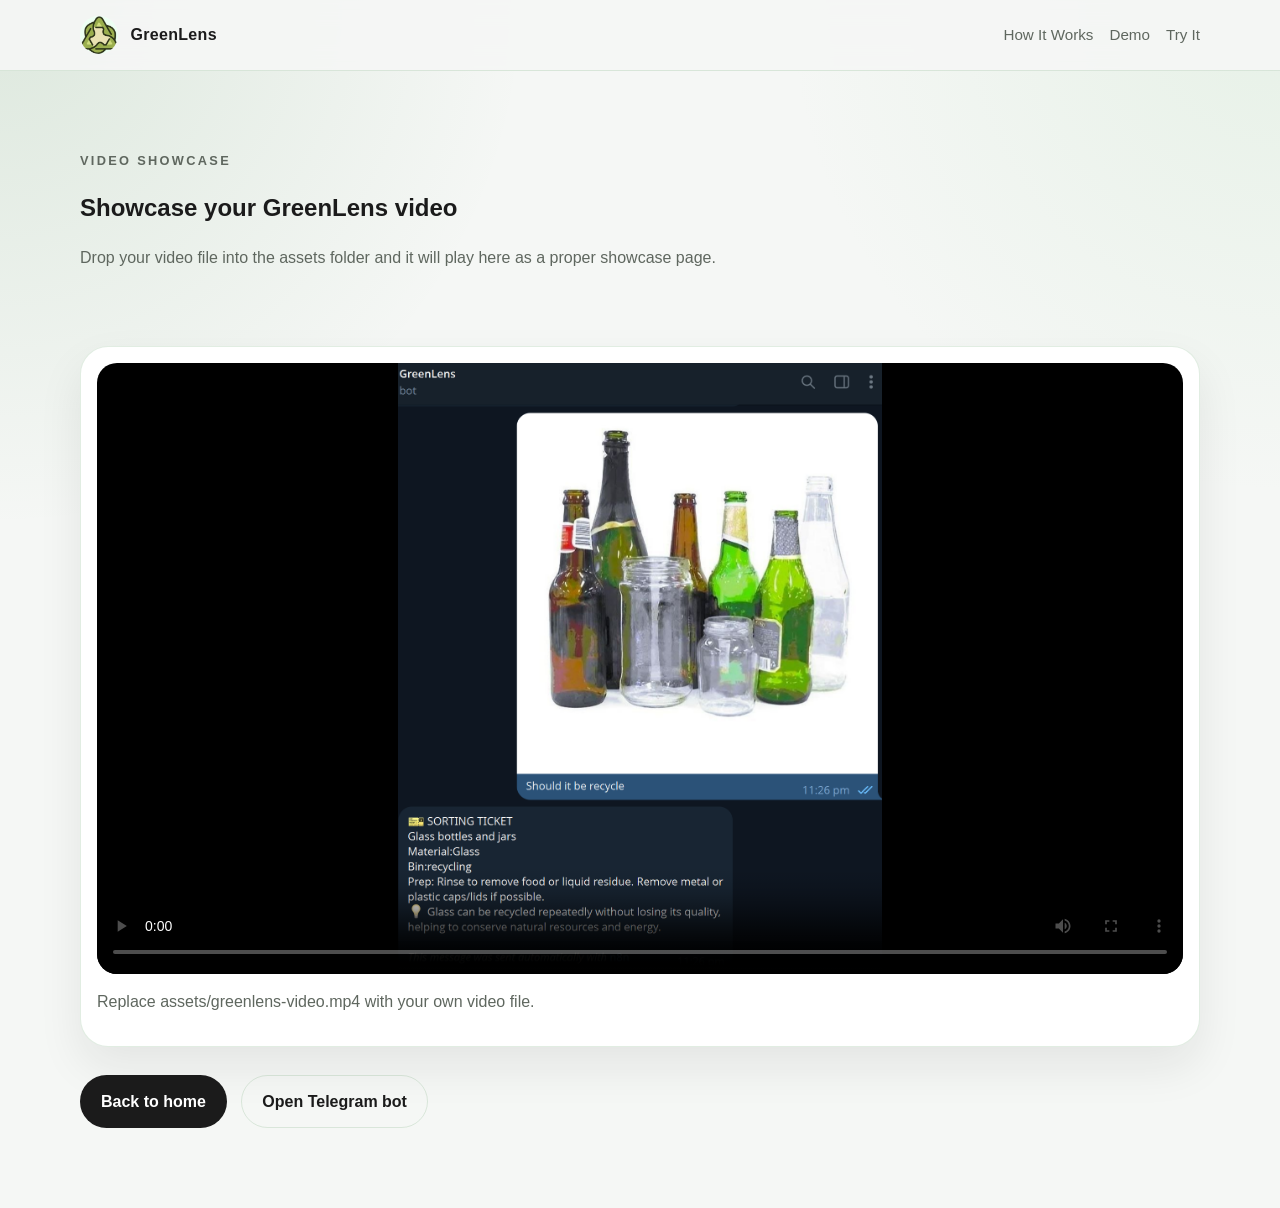
==== video.html @ 0c3edfdf "video add in" ====
<!doctype html>
<html lang="en">
<head>
  <meta charset="utf-8">
  <meta name="viewport" content="width=device-width, initial-scale=1">
  <title>GreenLens Video Showcase</title>
  <link rel="stylesheet" href="style.css">
  <script defer src="app.js"></script>
</head>
<body>
  <header class="site-header">
    <div class="container header-bar">
      <a class="brand" href="index.html" aria-label="GreenLens home">
        <img class="brand-mark" src="assets/logo.png" alt="GreenLens logo">
        <span class="brand-text">GreenLens</span>
      </a>

      <nav class="site-nav" aria-label="Primary">
        <a href="index.html#how-it-works">How It Works</a>
        <a href="index.html#demo">Demo</a>
        <a href="index.html#cta">Try It</a>
      </nav>
    </div>
  </header>

  <main>
    <section class="section video-section">
      <div class="container video-layout">
        <div class="section-heading">
          <p class="eyebrow">Video showcase</p>
          <h1>Showcase your GreenLens video</h1>
          <p>Drop your video file into the assets folder and it will play here as a proper showcase page.</p>
        </div>

        <div class="card video-card">
          <video class="video-player" controls poster="assets/demo-screenshot.png">
            <source src="assets/greenlens-video.mp4" type="video/mp4">
            Your browser does not support the video tag.
          </video>
          <p class="caption">Replace assets/greenlens-video.mp4 with your own video file.</p>
        </div>

        <div class="video-actions">
          <a class="button button-primary" href="index.html">Back to home</a>
          <a class="button button-secondary" href="https://t.me/GreenLensBot" target="_blank" rel="noopener noreferrer">Open Telegram bot</a>
        </div>
      </div>
    </section>
  </main>
</body>
</html>
---- style.css ----
:root {
  --bg: #f5f7f5;
  --bg-alt: #e8f0e8;
  --surface: #ffffff;
  --surface-muted: #eef4ee;
  --text: #1b1b1b;
  --text-muted: #5f675f;
  --border: rgba(46, 125, 50, 0.14);
  --brand-dark: #1b1b1b;
  --brand: #2e7d32;
  --brand-soft: #a5d6a7;
  --accent: #6daf6c;
  --shadow: 0 20px 45px rgba(27, 27, 27, 0.08);
  --radius-lg: 28px;
  --radius-md: 20px;
  --radius-sm: 14px;
  --container: 1120px;
}

* {
  box-sizing: border-box;
}

html {
  scroll-behavior: smooth;
}

body {
  margin: 0;
  font-family: Arial, Helvetica, sans-serif;
  background:
    radial-gradient(circle at top left, rgba(46, 125, 50, 0.12), transparent 30%),
    radial-gradient(circle at top right, rgba(165, 214, 167, 0.18), transparent 28%),
    var(--bg);
  color: var(--text);
  line-height: 1.5;
}

a {
  color: inherit;
  text-decoration: none;
}

img {
  max-width: 100%;
  display: block;
}

.container {
  width: min(calc(100% - 2rem), var(--container));
  margin: 0 auto;
}

.section {
  padding: 5rem 0;
}

.section-alt {
  background: rgba(221, 233, 222, 0.4);
}

.site-header {
  position: sticky;
  top: 0;
  z-index: 10;
  backdrop-filter: blur(12px);
  background: rgba(245, 247, 245, 0.9);
  border-bottom: 1px solid var(--border);
}

.site-header.is-scrolled {
  background: rgba(245, 247, 245, 0.98);
  box-shadow: 0 14px 30px rgba(27, 27, 27, 0.08);
}

.header-bar,
.footer-bar {
  display: flex;
  align-items: center;
  justify-content: space-between;
  gap: 1rem;
  padding: 1rem 0;
}

.brand {
  display: inline-flex;
  align-items: center;
  gap: 0.75rem;
  font-weight: 700;
  letter-spacing: 0.02em;
}

.brand-mark {
  width: 2.4rem;
  height: 2.4rem;
  border-radius: 50%;
  object-fit: cover;
  background: linear-gradient(135deg, var(--brand), var(--brand-soft));
  box-shadow: inset 0 0 0 0.35rem rgba(255, 255, 255, 0.25);
}

.site-nav {
  display: flex;
  flex-wrap: wrap;
  justify-content: flex-end;
  gap: 1rem;
  color: var(--text-muted);
  font-size: 0.95rem;
}

.site-nav a.active {
  color: var(--brand-dark);
  font-weight: 700;
}

.nav-toggle {
  display: none;
  align-items: center;
  justify-content: center;
  position: relative;
  width: 3rem;
  height: 3rem;
  padding: 0;
  border: 1px solid var(--border);
  border-radius: 999px;
  background: rgba(255, 255, 255, 0.7);
  color: var(--text);
  box-shadow: 0 10px 22px rgba(27, 27, 27, 0.06);
}

.nav-toggle-line {
  position: absolute;
  width: 1rem;
  height: 2px;
  border-radius: 999px;
  background: currentColor;
}

.nav-toggle-line:nth-child(1) {
  transform: translateY(-0.35rem);
}

.nav-toggle-line:nth-child(2) {
  transform: translateY(0);
}

.nav-toggle-line:nth-child(3) {
  transform: translateY(0.35rem);
}

.hero-grid,
.demo-grid,
.cta-card {
  display: grid;
  gap: 2rem;
}

.hero-grid {
  grid-template-columns: 1.1fr 0.9fr;
  align-items: center;
}

.hero-copy h1,
.section-heading h2,
.cta-card h2 {
  margin: 0;
  line-height: 1.05;
  letter-spacing: -0.03em;
}

.hero-copy h1 {
  font-size: clamp(2.75rem, 6vw, 5.5rem);
  max-width: 10ch;
}

.lead,
.section-heading p,
.step-card p,
.caption,
.cta-card p,
.stat-label,
.footer-bar p {
  color: var(--text-muted);
}

.lead {
  font-size: 1.1rem;
  max-width: 60ch;
}

.eyebrow {
  margin: 0 0 0.9rem;
  text-transform: uppercase;
  letter-spacing: 0.18em;
  font-size: 0.8rem;
  color: var(--brand);
  font-weight: 700;
}

.hero-actions,
.cta-actions {
  display: flex;
  flex-wrap: wrap;
  gap: 0.9rem;
  margin-top: 2rem;
}

.button {
  display: inline-flex;
  align-items: center;
  justify-content: center;
  min-height: 3.25rem;
  padding: 0.85rem 1.25rem;
  border-radius: 999px;
  font-weight: 700;
  border: 1px solid transparent;
}

.button-primary {
  background: var(--brand-dark);
  color: #fff;
}

.button-secondary {
  background: transparent;
  border-color: var(--border);
  color: var(--text);
}

.card,
.placeholder-panel {
  background: var(--surface);
  border: 1px solid var(--border);
  border-radius: var(--radius-lg);
  box-shadow: var(--shadow);
}

.placeholder-panel,
.demo-frame,
.cta-card {
  padding: 1.25rem;
}

.placeholder-visual {
  width: 100%;
  border-radius: var(--radius-md);
  background: linear-gradient(135deg, rgba(46, 125, 50, 0.12), rgba(165, 214, 167, 0.28));
  border: 1px dashed rgba(46, 125, 50, 0.18);
}

.placeholder-visual-large {
  min-height: 28rem;
}

.placeholder-visual-step {
  min-height: 10rem;
}

.step-image {
  width: 100%;
  aspect-ratio: 16 / 10;
  object-fit: cover;
  border-radius: var(--radius-md);
  border: 1px solid rgba(46, 125, 50, 0.12);
  background: linear-gradient(135deg, rgba(46, 125, 50, 0.08), rgba(165, 214, 167, 0.18));
}

.placeholder-visual-demo {
  min-height: 24rem;
}

.video-section {
  min-height: calc(100vh - 8rem);
  display: flex;
  align-items: center;
}

.video-layout {
  display: grid;
  gap: 1.75rem;
}

.video-card {
  padding: 1rem;
}

.video-player {
  width: 100%;
  display: block;
  aspect-ratio: 16 / 9;
  border: 0;
  border-radius: calc(var(--radius-lg) - 8px);
  background: #000;
}

.video-actions {
  display: flex;
  flex-wrap: wrap;
  gap: 0.9rem;
}

.placeholder-caption {
  margin-top: 0.9rem;
  color: var(--text-muted);
}

.section-heading {
  max-width: 42rem;
  margin-bottom: 2rem;
}

.section-heading h2,
.cta-card h2 {
  font-size: clamp(1.9rem, 4vw, 3rem);
}

.step-grid,
.stats-grid {
  display: grid;
  gap: 1.25rem;
}

.step-grid {
  grid-template-columns: repeat(3, minmax(0, 1fr));
}

.step-card,
.stat-card {
  padding: 1.25rem;
}

.step-number {
  display: inline-flex;
  align-items: center;
  justify-content: center;
  width: 2.25rem;
  height: 2.25rem;
  border-radius: 50%;
  background: rgba(46, 125, 50, 0.12);
  color: var(--brand);
  font-size: 0.9rem;
  font-weight: 700;
  margin-bottom: 1rem;
}

.step-card h3 {
  margin: 1rem 0 0.5rem;
}

.demo-grid {
  grid-template-columns: minmax(0, 0.9fr) minmax(0, 1.1fr);
  align-items: center;
  gap: 2.5rem;
}

.demo-copy {
  display: grid;
  gap: 1.5rem;
}

.demo-bullets {
  list-style: none;
  margin: 0;
  padding: 0;
  display: grid;
  gap: 0.85rem;
}

.demo-bullets li {
  display: flex;
  align-items: flex-start;
  gap: 0.75rem;
  color: var(--text);
  font-weight: 600;
}

.demo-bullets li::before {
  content: "";
  width: 0.75rem;
  height: 0.75rem;
  margin-top: 0.35rem;
  flex: 0 0 0.75rem;
  border-radius: 50%;
  background: rgba(46, 125, 50, 0.2);
  box-shadow: inset 0 0 0 0.2rem rgba(46, 125, 50, 0.55);
}

.phone-mockup {
  max-width: 31rem;
  justify-self: end;
}

.phone-screen {
  overflow: hidden;
  border-radius: calc(var(--radius-lg) - 10px);
  border: 1px solid rgba(46, 125, 50, 0.16);
  background: linear-gradient(180deg, rgba(255, 255, 255, 0.92), rgba(238, 244, 238, 0.96));
  box-shadow: inset 0 0 0 0.5rem rgba(27, 27, 27, 0.04);
}

.demo-image {
  width: 100%;
  height: auto;
  object-fit: contain;
}

.phone-mockup .caption {
  margin-bottom: 0;
}

.stats-grid {
  grid-template-columns: repeat(3, minmax(0, 1fr));
}

.stat-value {
  margin: 0;
  font-size: clamp(2.2rem, 5vw, 4rem);
  line-height: 1;
  color: var(--brand-dark);
  font-weight: 800;
}

.stat-label {
  margin: 0.75rem 0 0;
}

.source-line {
  margin: 1.25rem 0 0;
  font-size: 0.95rem;
  color: var(--text-muted);
}

.cta-section {
  padding-top: 3rem;
}

.cta-card {
  grid-template-columns: 1fr auto;
  align-items: center;
  background: linear-gradient(135deg, rgba(27, 27, 27, 0.98), rgba(46, 125, 50, 0.96));
  color: #fff;
}

.cta-card .eyebrow,
.cta-card p {
  color: rgba(255, 255, 255, 0.82);
}

.cta-card .button-primary {
  background: var(--accent);
  color: #fff;
}

.site-footer {
  border-top: 1px solid var(--border);
  background: rgba(255, 255, 255, 0.42);
}

.footer-bar {
  flex-wrap: wrap;
}

@media (max-width: 960px) {
  .hero-grid,
  .step-grid,
  .stats-grid,
  .cta-card {
    grid-template-columns: 1fr;
  }

  .demo-grid {
    grid-template-columns: 1fr;
  }

  .phone-mockup {
    justify-self: stretch;
    max-width: none;
  }

  .hero-copy h1 {
    max-width: none;
  }

  .site-nav {
    justify-content: flex-start;
  }
}

@media (max-width: 640px) {
  .section {
    padding: 4rem 0;
  }

  .header-bar,
  .footer-bar {
    flex-direction: row;
    align-items: center;
  }

  .header-bar {
    position: relative;
  }

  .nav-toggle {
    display: inline-flex;
  }

  .site-nav {
    display: none;
    position: absolute;
    top: calc(100% + 0.75rem);
    left: 0;
    right: 0;
    flex-direction: column;
    align-items: flex-start;
    gap: 0.75rem;
    padding: 1rem;
    border: 1px solid var(--border);
    border-radius: var(--radius-md);
    background: rgba(255, 255, 255, 0.98);
    box-shadow: var(--shadow);
  }

  .site-nav.is-open {
    display: flex;
  }

  .hero-actions,
  .cta-actions {
    flex-direction: column;
    align-items: stretch;
  }

  .button {
    width: 100%;
  }

  .placeholder-panel,
  .demo-frame,
  .cta-card,
  .step-card,
  .stat-card {
    border-radius: var(--radius-md);
  }

  .phone-screen {
    border-radius: calc(var(--radius-md) - 6px);
  }
}
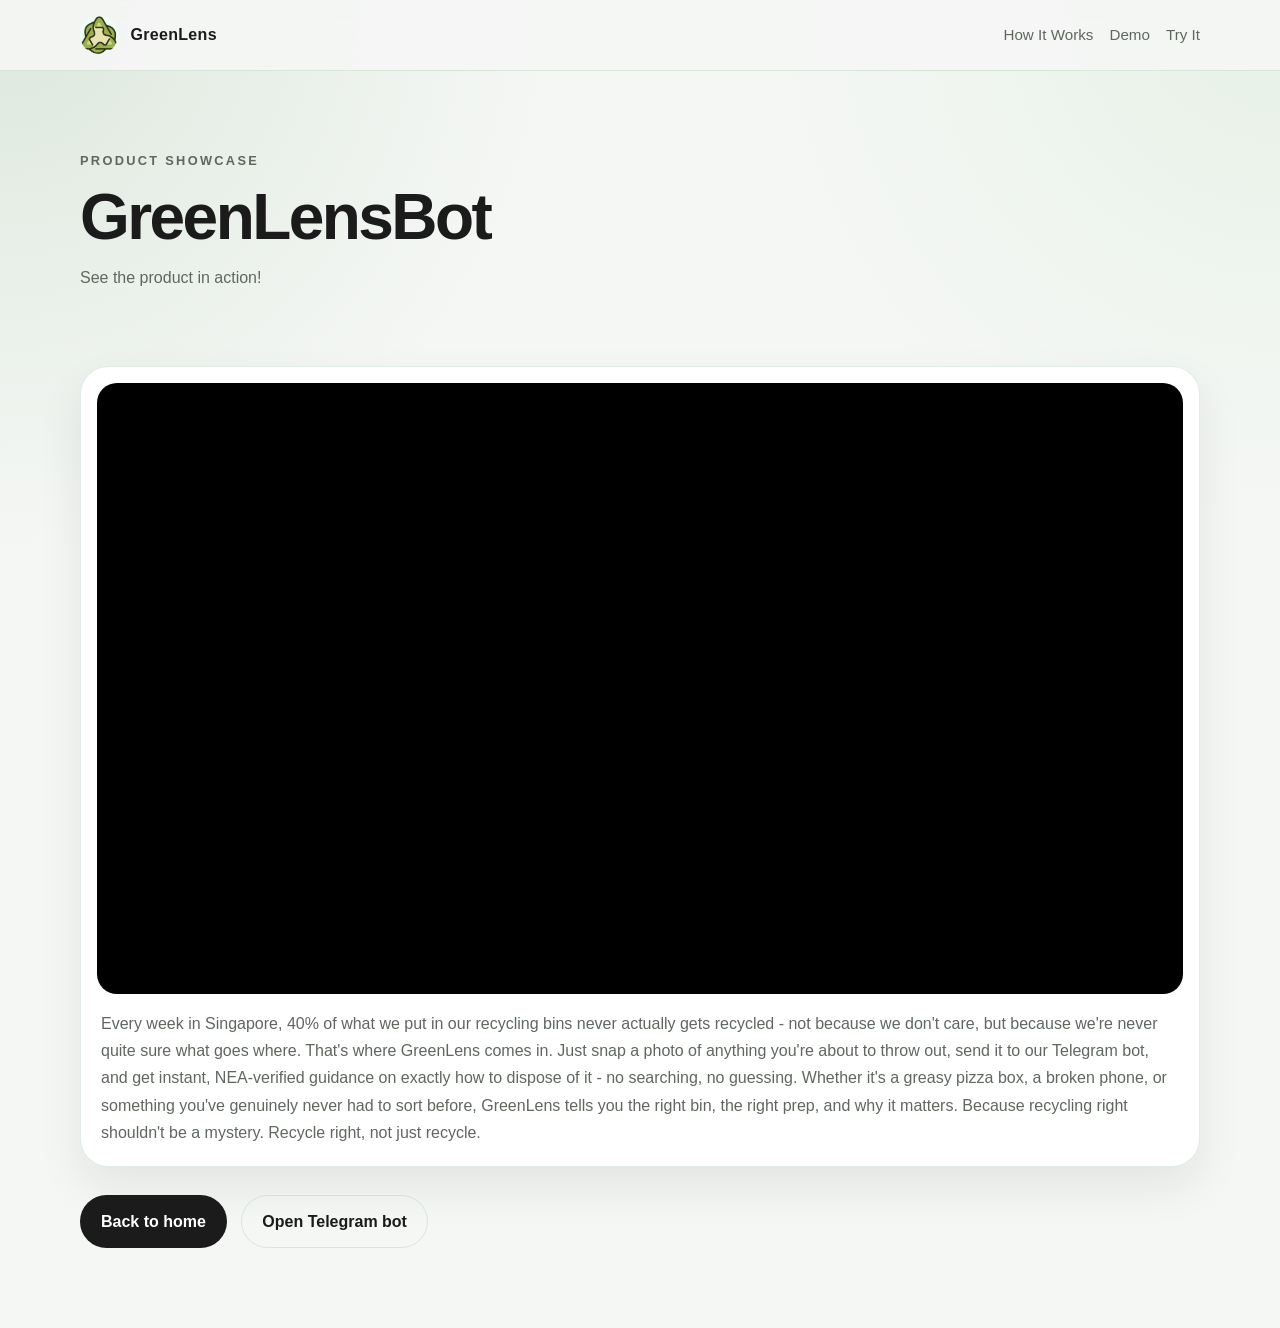
==== commit 92a3354b: "Website updates - video hosted externally" ====
--- a/video.html
+++ b/video.html
@@ -3,7 +3,7 @@
 <head>
   <meta charset="utf-8">
   <meta name="viewport" content="width=device-width, initial-scale=1">
-  <title>GreenLens Video Showcase</title>
+  <title>GreenLensBot</title>
   <link rel="stylesheet" href="style.css">
   <script defer src="app.js"></script>
 </head>
@@ -26,18 +26,17 @@
   <main>
     <section class="section video-section">
       <div class="container video-layout">
-        <div class="section-heading">
-          <p class="eyebrow">Video showcase</p>
-          <h1>Showcase your GreenLens video</h1>
-          <p>Drop your video file into the assets folder and it will play here as a proper showcase page.</p>
+        <div class="section-heading video-heading">
+          <p class="eyebrow">Product showcase</p>
+          <h1>GreenLensBot</h1>
+          <p>See the product in action!</p>
         </div>
 
         <div class="card video-card">
-          <video class="video-player" controls poster="assets/demo-screenshot.png">
-            <source src="assets/greenlens-video.mp4" type="video/mp4">
-            Your browser does not support the video tag.
-          </video>
-          <p class="caption">Replace assets/greenlens-video.mp4 with your own video file.</p>
+          <iframe class="video-player" src="https://www.youtube-nocookie.com/embed/pZVDysHLbOU" title="GreenLensBot video" allow="accelerometer; autoplay; clipboard-write; encrypted-media; gyroscope; picture-in-picture; web-share" allowfullscreen></iframe>
+          <div class="video-description">
+            <p>Every week in Singapore, 40% of what we put in our recycling bins never actually gets recycled - not because we don't care, but because we're never quite sure what goes where. That's where GreenLens comes in. Just snap a photo of anything you're about to throw out, send it to our Telegram bot, and get instant, NEA-verified guidance on exactly how to dispose of it - no searching, no guessing. Whether it's a greasy pizza box, a broken phone, or something you've genuinely never had to sort before, GreenLens tells you the right bin, the right prep, and why it matters. Because recycling right shouldn't be a mystery. Recycle right, not just recycle.</p>
+          </div>
         </div>
 
         <div class="video-actions">
--- a/style.css
+++ b/style.css
@@ -188,6 +188,32 @@
   max-width: 60ch;
 }
 
+.hero-points {
+  list-style: none;
+  margin: 1.5rem 0 0;
+  padding: 0;
+  display: grid;
+  gap: 0.75rem;
+}
+
+.hero-points li {
+  position: relative;
+  padding-left: 1.5rem;
+  color: var(--text-muted);
+}
+
+.hero-points li::before {
+  content: "";
+  position: absolute;
+  left: 0;
+  top: 0.55rem;
+  width: 0.7rem;
+  height: 0.7rem;
+  border-radius: 50%;
+  background: var(--brand);
+  box-shadow: 0 0 0 0.25rem rgba(46, 125, 50, 0.12);
+}
+
 .eyebrow {
   margin: 0 0 0.9rem;
   text-transform: uppercase;
@@ -241,6 +267,11 @@
   padding: 1.25rem;
 }
 
+.hero-panel {
+  display: grid;
+  gap: 1rem;
+}
+
 .placeholder-visual {
   width: 100%;
   border-radius: var(--radius-md);
@@ -250,6 +281,15 @@
 
 .placeholder-visual-large {
   min-height: 28rem;
+}
+
+.poster-image {
+  width: 100%;
+  height: 28rem;
+  object-fit: contain;
+  border-radius: var(--radius-md);
+  background: linear-gradient(135deg, rgba(46, 125, 50, 0.08), rgba(165, 214, 167, 0.18));
+  border: 1px solid rgba(46, 125, 50, 0.12);
 }
 
 .placeholder-visual-step {
@@ -280,8 +320,54 @@
   gap: 1.75rem;
 }
 
+.video-heading h1 {
+  margin: 0;
+  font-size: clamp(2.3rem, 5vw, 4.25rem);
+  line-height: 1.02;
+  letter-spacing: -0.04em;
+}
+
+.video-highlights {
+  display: grid;
+  grid-template-columns: repeat(3, minmax(0, 1fr));
+  gap: 1rem;
+}
+
+.highlight-card {
+  padding: 1rem 1.1rem;
+  background: rgba(255, 255, 255, 0.72);
+  border: 1px solid var(--border);
+  border-radius: var(--radius-md);
+  box-shadow: var(--shadow);
+}
+
+.highlight-label {
+  margin: 0 0 0.35rem;
+  text-transform: uppercase;
+  letter-spacing: 0.14em;
+  font-size: 0.72rem;
+  color: var(--text-muted);
+}
+
+.highlight-value {
+  margin: 0;
+  font-weight: 700;
+  color: var(--brand-dark);
+}
+
 .video-card {
   padding: 1rem;
+}
+
+.video-description {
+  margin-top: 1rem;
+  padding: 0 0.25rem 0.25rem;
+}
+
+.video-description p {
+  margin: 0;
+  color: var(--text-muted);
+  line-height: 1.7;
 }
 
 .video-player {
@@ -299,11 +385,38 @@
   gap: 0.9rem;
 }
 
+.video-card .caption {
+  margin-top: 0.85rem;
+}
+
 .placeholder-caption {
   margin-top: 0.9rem;
   color: var(--text-muted);
 }
 
+.hero-panel-footer {
+  display: flex;
+  align-items: end;
+  justify-content: space-between;
+  gap: 1rem;
+}
+
+.panel-title {
+  margin: 0 0 0.35rem;
+  font-weight: 700;
+  color: var(--brand-dark);
+}
+
+.panel-link {
+  white-space: nowrap;
+  color: var(--brand);
+  font-weight: 700;
+}
+
+.panel-link:hover {
+  text-decoration: underline;
+}
+
 .section-heading {
   max-width: 42rem;
   margin-bottom: 2rem;
@@ -327,6 +440,12 @@
 .step-card,
 .stat-card {
   padding: 1.25rem;
+}
+
+.step-card {
+  display: grid;
+  align-content: start;
+  gap: 0.25rem;
 }
 
 .step-number {
@@ -464,7 +583,8 @@
   .hero-grid,
   .step-grid,
   .stats-grid,
-  .cta-card {
+  .cta-card,
+  .video-highlights {
     grid-template-columns: 1fr;
   }
 
@@ -483,6 +603,11 @@
 
   .site-nav {
     justify-content: flex-start;
+  }
+
+  .hero-panel-footer {
+    flex-direction: column;
+    align-items: flex-start;
   }
 }
 
@@ -546,4 +671,9 @@
   .phone-screen {
     border-radius: calc(var(--radius-md) - 6px);
   }
+
+  .video-section {
+    min-height: auto;
+    display: block;
+  }
 }
